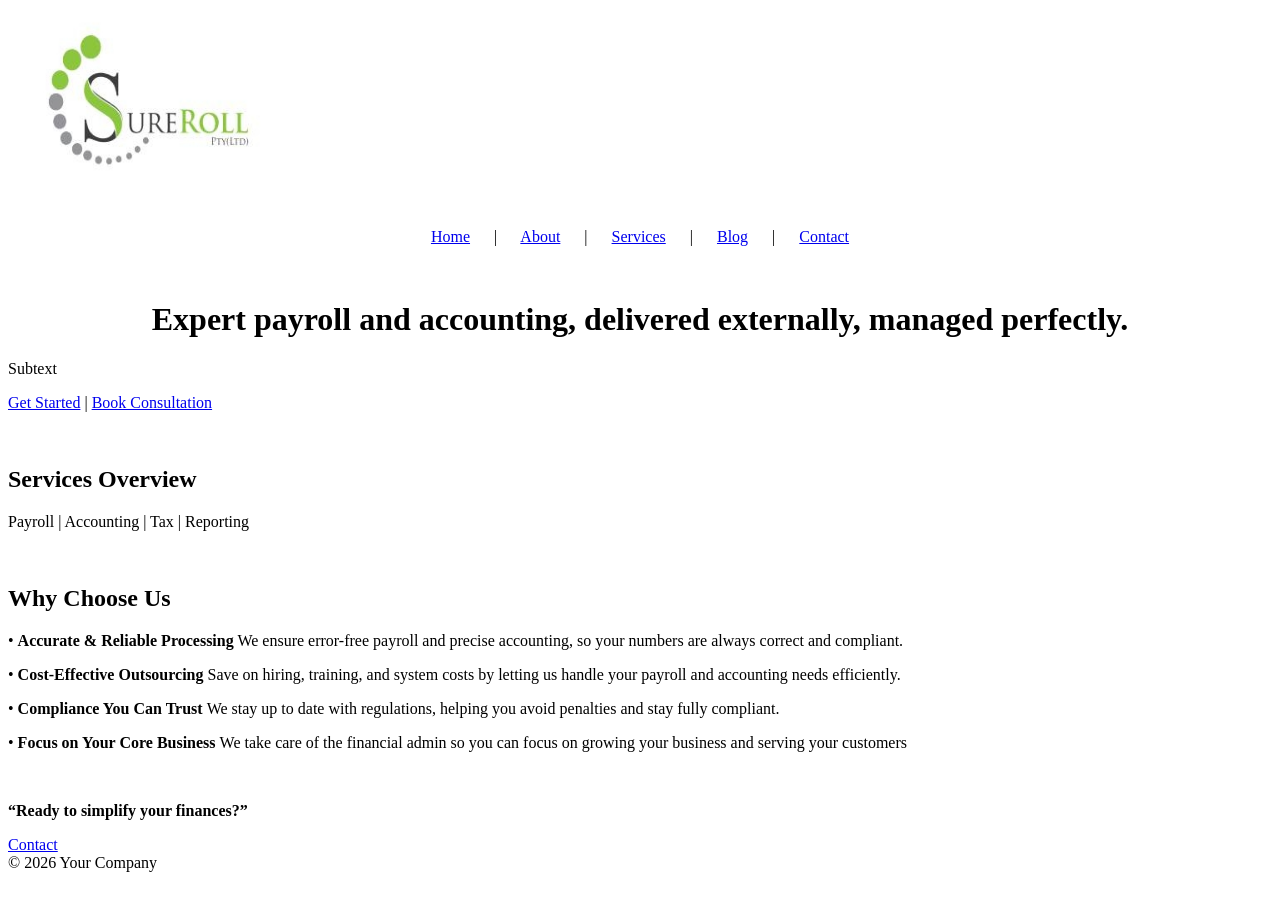
==== index.html @ 9a3ff59b "Added an image , company logo" ====
<!DOCTYPE html>
<html lang="en">
<head>
    <meta charset="UTF-8">
    <meta name="viewport" content="width=device-width, initial-scale=1.0">
    <title>Homepage</title>
    <link rel="stylesheet" href="styles.css">
</head>
<body>

   <!-- HEADER -->
    
        <td><img src="img/Logo.png" alt="My Photo" width="300" height="200">
        <td align="right">
<center>
    <p style="word-spacing: 20px;">
    <a href="#">Home</a> |
    <a href="#">About</a> |
    <a href="#">Services</a> |
    <a href="#">Blog</a> |
    <a href="#">Contact</a>
</center>
</p>
        </td>
    </tr>


<br>

<!-- HERO SECTION -->
    <tr>
        <td align="center">
            <center>
            <h1>Expert payroll and accounting, delivered externally, managed perfectly.</h1>
            </center>
            <p>Subtext</p>
            <p>
                <a href="#">Get Started</a> |
                <a href="#">Book Consultation</a>
            </p>
        </td>
    </tr>

<br>

<!-- SERVICES OVERVIEW -->
    <tr>
        <td align="center">
            <h2>Services Overview</h2>
            <p>Payroll | Accounting | Tax | Reporting</p>
        </td>
    </tr>

<br>

<!-- WHY CHOOSE US -->
    <tr>
        <td align="center">
            <h2>Why Choose Us</h2>
            <p>• <strong>Accurate & Reliable Processing</strong> We ensure error-free payroll and precise accounting, so your numbers are always correct and compliant.</p>
            <p>• <strong>Cost-Effective Outsourcing </strong>Save on hiring, training, and system costs by letting us handle your payroll and accounting needs efficiently.</p>
            <p>• <strong>Compliance You Can Trust </strong> We stay up to date with regulations, helping you avoid penalties and stay fully compliant.</p>
            <p>• <strong>Focus on Your Core Business </strong>We take care of the financial admin so you can focus on growing your business and serving your customers</p>
        </td>
    </tr>

<br>

<!-- CTA SECTION -->
    <tr>
        <td align="center">
            <p><strong>“Ready to simplify your finances?”</strong></p>
            <a href="#">Contact</a>
        </td>
    </tr>

<br>

<!-- FOOTER -->
    <tr>
        <td align="center">
            © 2026 Your Company
        </td>
    </tr>

</body>
</html>
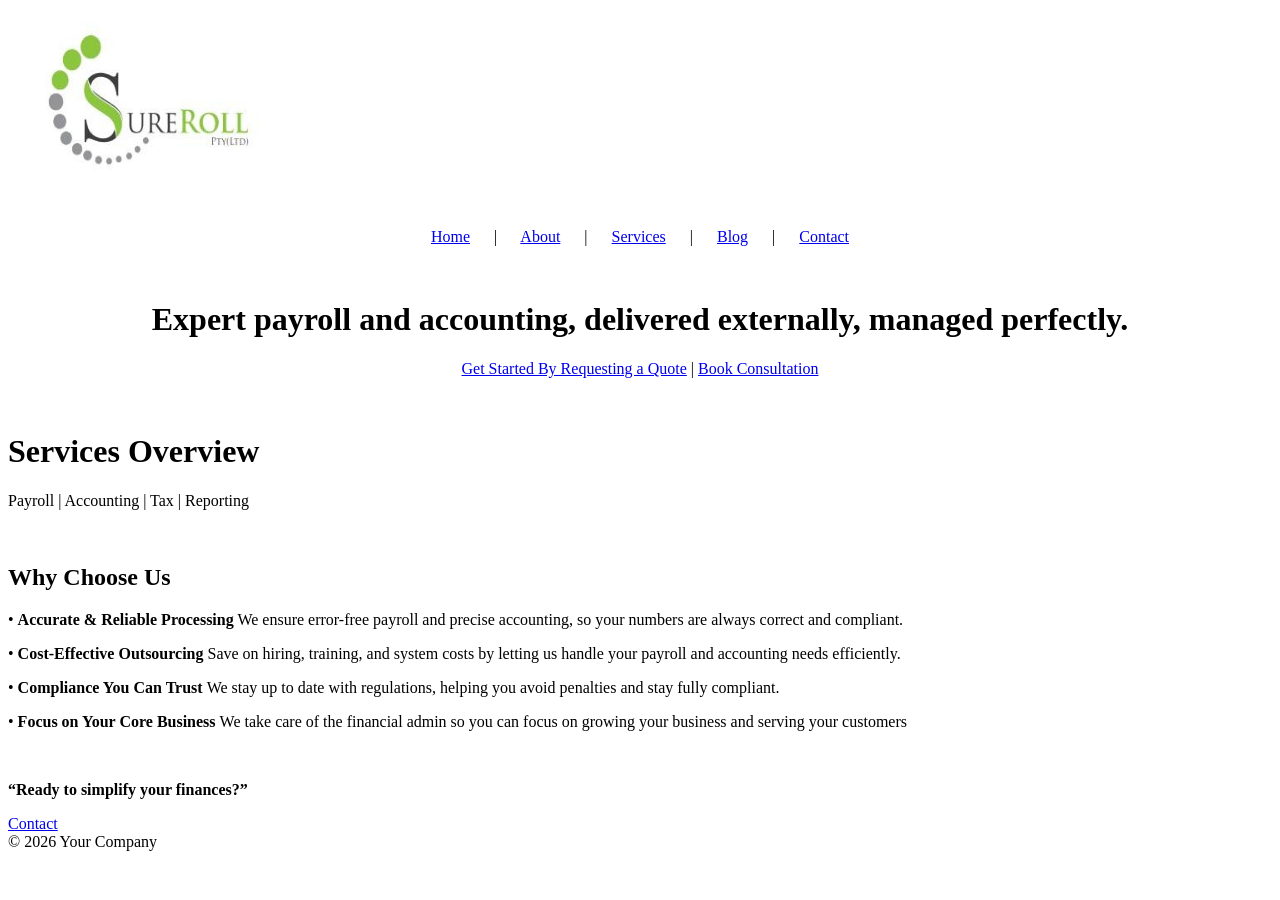
==== commit 30bebe11: "Added forms on the contact us page" ====
--- a/index.html
+++ b/index.html
@@ -14,11 +14,11 @@
         <td align="right">
 <center>
     <p style="word-spacing: 20px;">
-    <a href="#">Home</a> |
-    <a href="#">About</a> |
-    <a href="#">Services</a> |
-    <a href="#">Blog</a> |
-    <a href="#">Contact</a>
+    <a href="index.html">Home</a> |
+    <a href="about.html">About</a> |
+    <a href="services.html">Services</a> |
+    <a href="blog.html">Blog</a> |
+    <a href="contactus.html">Contact</a>
 </center>
 </p>
         </td>
@@ -33,11 +33,11 @@
             <center>
             <h1>Expert payroll and accounting, delivered externally, managed perfectly.</h1>
             </center>
-            <p>Subtext</p>
-            <p>
-                <a href="#">Get Started</a> |
-                <a href="#">Book Consultation</a>
+            <center>
+                <a href="contactus.html">Get Started By Requesting a Quote</a> |
+                <a href="contactus.html">Book Consultation</a>
             </p>
+            </center>
         </td>
     </tr>
 
@@ -46,14 +46,13 @@
 <!-- SERVICES OVERVIEW -->
     <tr>
         <td align="center">
-            <h2>Services Overview</h2>
+            <h1>Services Overview</h1>
             <p>Payroll | Accounting | Tax | Reporting</p>
         </td>
     </tr>
 
 <br>
 
-<!-- WHY CHOOSE US -->
     <tr>
         <td align="center">
             <h2>Why Choose Us</h2>
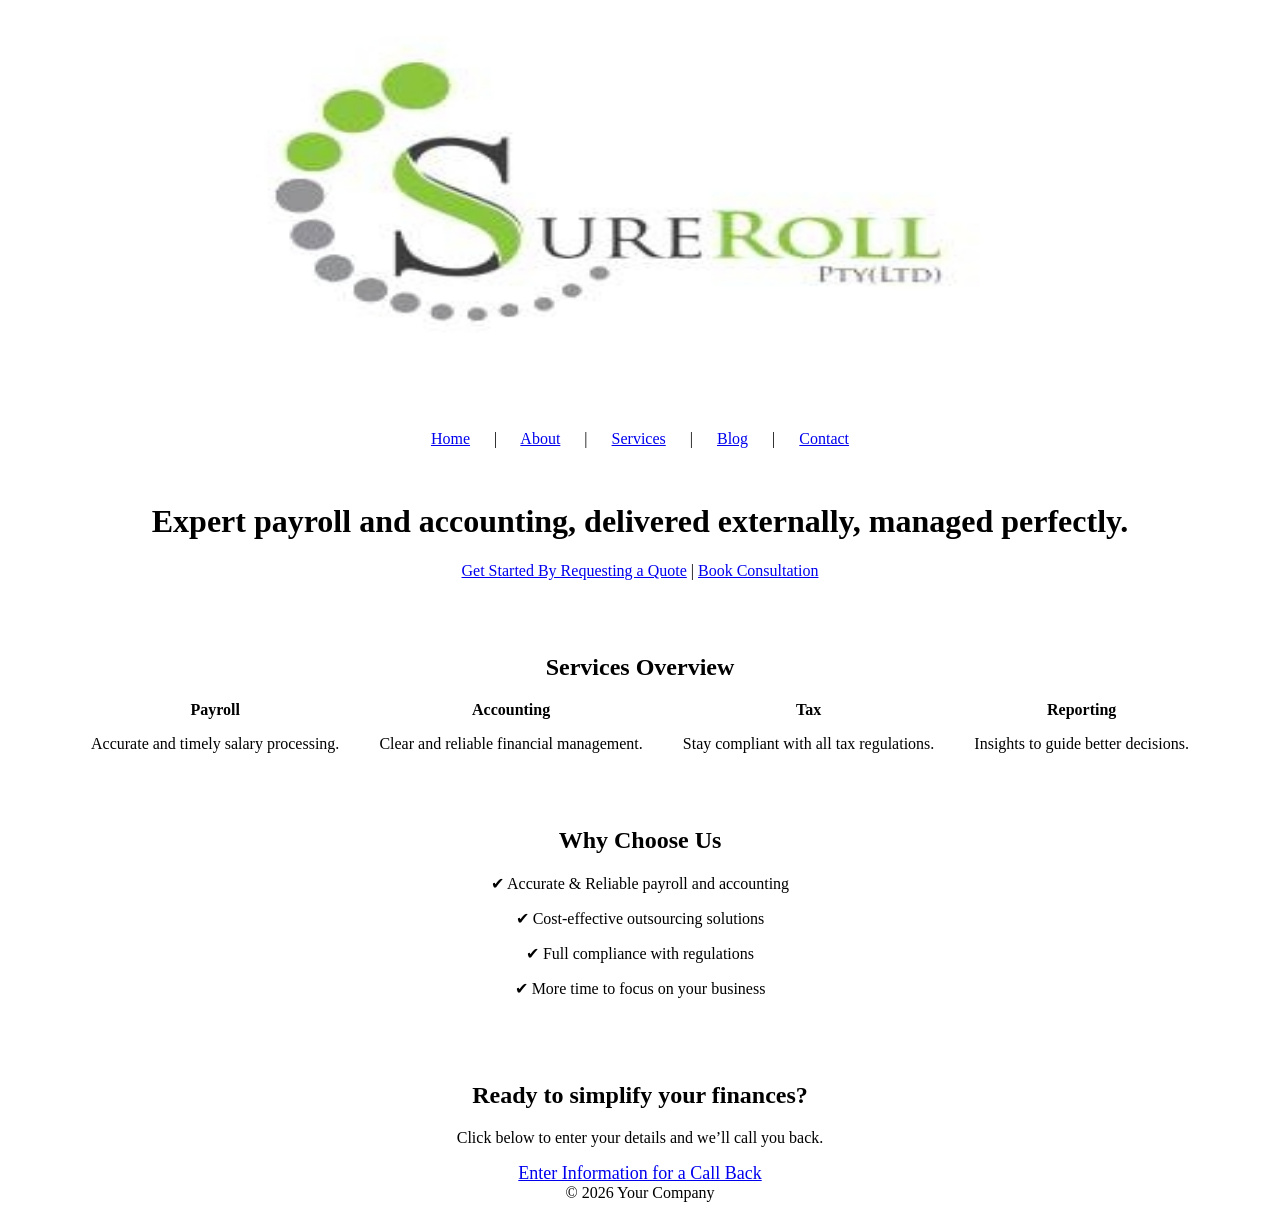
==== commit db62a5d0: "Address Added an address and google hyperlink on the contact us page" ====
--- a/index.html
+++ b/index.html
@@ -9,9 +9,10 @@
 <body>
 
    <!-- HEADER -->
+  <div style="text-align: center;">
+    <img src="img/Logo.png" width="1000" height="400s">
     
-        <td><img src="img/Logo.png" alt="My Photo" width="300" height="200">
-        <td align="right">
+    <p style="word-spacing: 20px; font-size: 18px;">
 <center>
     <p style="word-spacing: 20px;">
     <a href="index.html">Home</a> |
@@ -43,41 +44,60 @@
 
 <br>
 
-<!-- SERVICES OVERVIEW -->
-    <tr>
-        <td align="center">
-            <h1>Services Overview</h1>
-            <p>Payroll | Accounting | Tax | Reporting</p>
-        </td>
-    </tr>
+<div style="text-align: center; margin-top: 40px;">
+    <h2>Services Overview</h2>
 
+    <div style="display: flex; justify-content: center; gap: 40px; margin-top: 20px;">
+
+        <div>
+            <b>Payroll</b>
+            <p>Accurate and timely salary processing.</p>
+        </div>
+
+        <div>
+            <b>Accounting</b>
+            <p>Clear and reliable financial management.</p>
+        </div>
+
+        <div>
+            <b>Tax</b>
+            <p>Stay compliant with all tax regulations.</p>
+        </div>
+
+        <div>
+            <b>Reporting</b>
+            <p>Insights to guide better decisions.</p>
+        </div>
+
+    </div>
+</div>
 <br>
 
-    <tr>
-        <td align="center">
-            <h2>Why Choose Us</h2>
-            <p>• <strong>Accurate & Reliable Processing</strong> We ensure error-free payroll and precise accounting, so your numbers are always correct and compliant.</p>
-            <p>• <strong>Cost-Effective Outsourcing </strong>Save on hiring, training, and system costs by letting us handle your payroll and accounting needs efficiently.</p>
-            <p>• <strong>Compliance You Can Trust </strong> We stay up to date with regulations, helping you avoid penalties and stay fully compliant.</p>
-            <p>• <strong>Focus on Your Core Business </strong>We take care of the financial admin so you can focus on growing your business and serving your customers</p>
-        </td>
-    </tr>
+<div style="text-align:center; margin-top:40px;">
+    <h2>Why Choose Us</h2>
+
+    <p>✔ Accurate & Reliable payroll and accounting</p>
+    <p>✔ Cost-effective outsourcing solutions</p>
+    <p>✔ Full compliance with regulations</p>
+    <p>✔ More time to focus on your business</p>
+</div>
 
 <br>
 
 <!-- CTA SECTION -->
-    <tr>
-        <td align="center">
-            <p><strong>“Ready to simplify your finances?”</strong></p>
-            <a href="#">Contact</a>
-        </td>
-    </tr>
+<div style="text-align: center; margin-top: 50px;">
 
-<br>
+    <h2>Ready to simplify your finances?</h2>
 
-<!-- FOOTER -->
-    <tr>
-        <td align="center">
+    <p>
+        Click below to enter your details and we’ll call you back.
+    </p>
+
+    <a href="contactus.html" style="font-size: 18px;">
+        Enter Information for a Call Back
+    </a>
+
+</div>
             © 2026 Your Company
         </td>
     </tr>
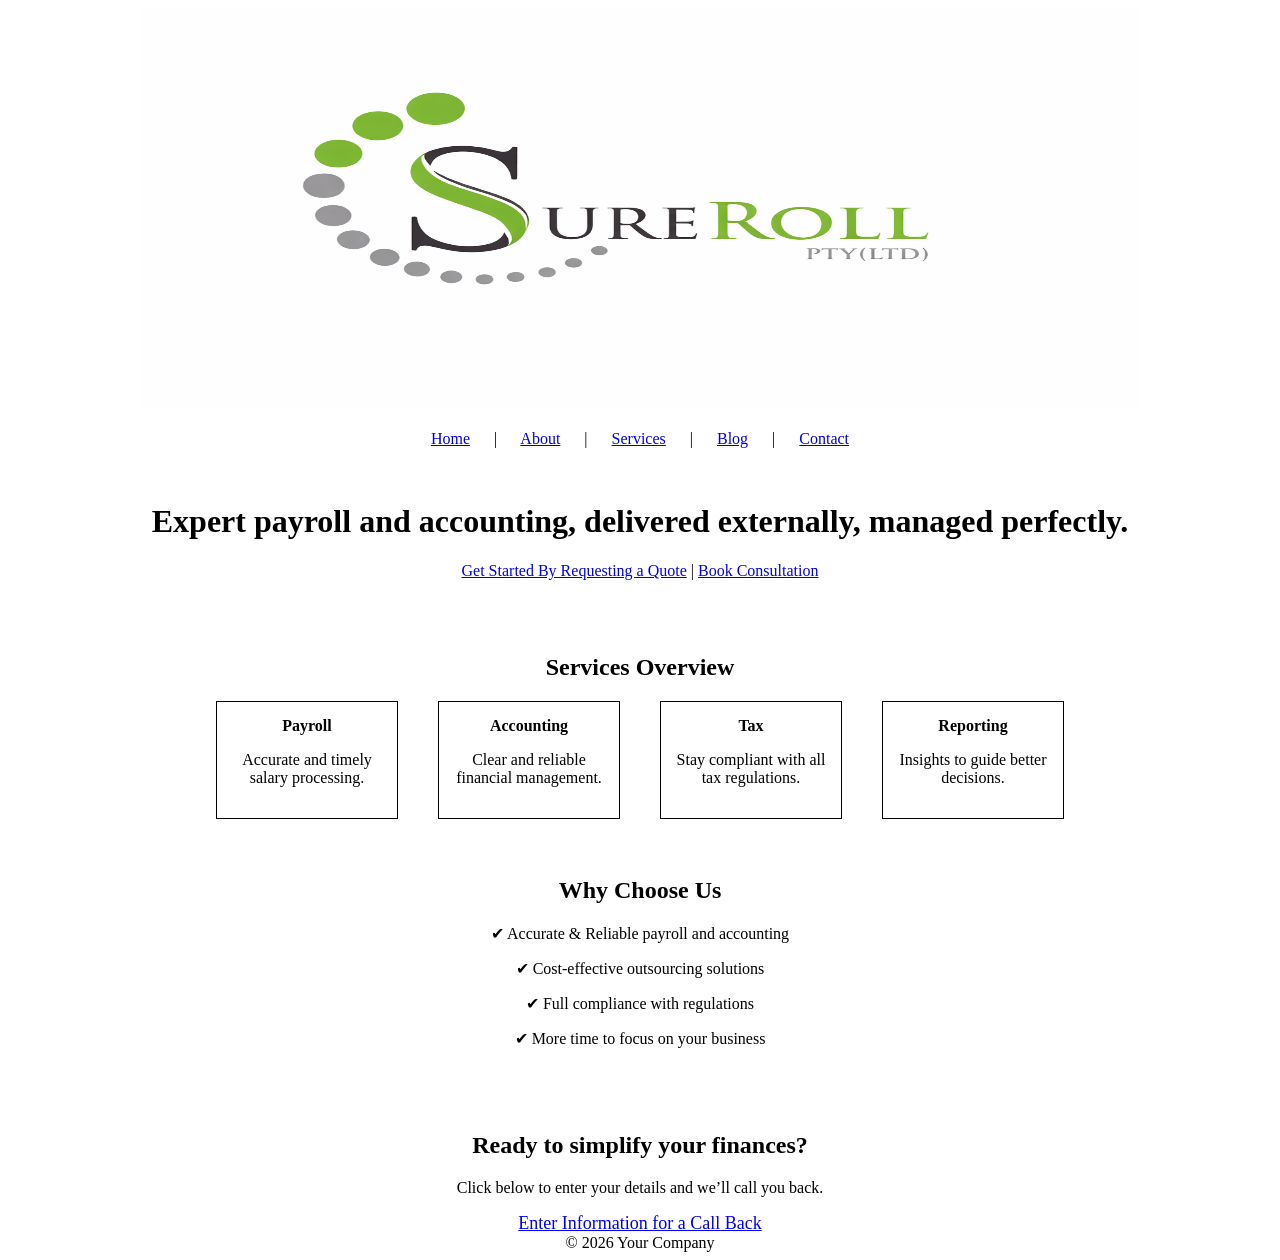
==== commit 7a9e8cca: "added border on the home page" ====
--- a/index.html
+++ b/index.html
@@ -10,7 +10,7 @@
 
    <!-- HEADER -->
   <div style="text-align: center;">
-    <img src="img/Logo.png" width="1000" height="400s">
+    <img src="img/Logo2.png" width="1000" height="400s">
     
     <p style="word-spacing: 20px; font-size: 18px;">
 <center>
@@ -49,22 +49,22 @@
 
     <div style="display: flex; justify-content: center; gap: 40px; margin-top: 20px;">
 
-        <div>
+        <div style="border: 1px solid black; padding: 15px; width: 150px;">
             <b>Payroll</b>
             <p>Accurate and timely salary processing.</p>
         </div>
 
-        <div>
+        <div style="border: 1px solid black; padding: 15px; width: 150px;">
             <b>Accounting</b>
             <p>Clear and reliable financial management.</p>
         </div>
 
-        <div>
+        <div style="border: 1px solid black; padding: 15px; width: 150px;">
             <b>Tax</b>
             <p>Stay compliant with all tax regulations.</p>
         </div>
 
-        <div>
+        <div style="border: 1px solid black; padding: 15px; width: 150px;">
             <b>Reporting</b>
             <p>Insights to guide better decisions.</p>
         </div>
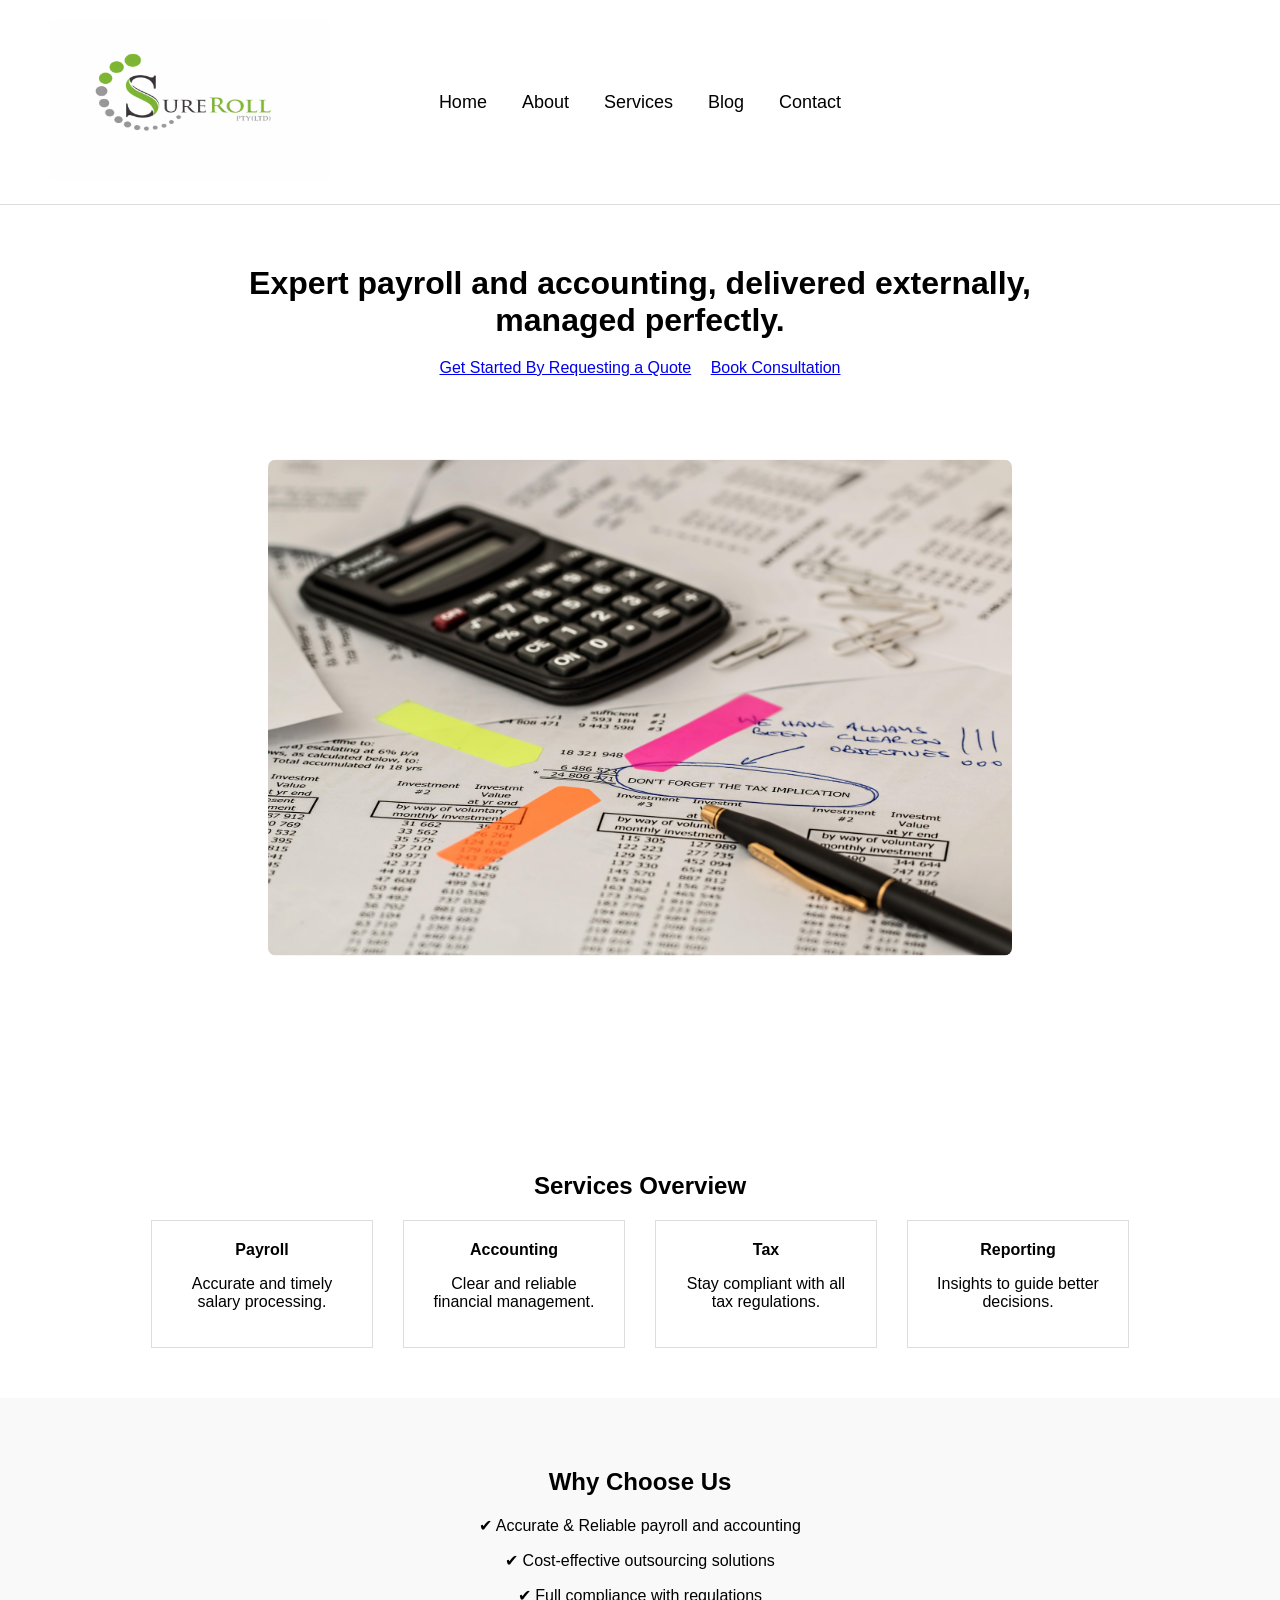
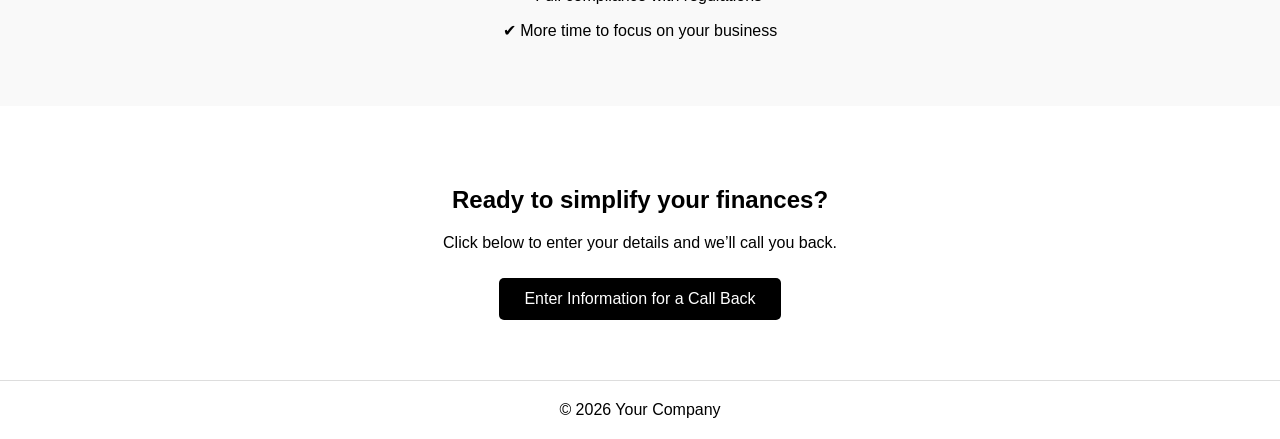
==== commit c447b209: "See a few things added on the pages - Changed the font to all pages - Added pictures - Changed the h" ====
--- a/index.html
+++ b/index.html
@@ -6,101 +6,109 @@
     <title>Homepage</title>
     <link rel="stylesheet" href="styles.css">
 </head>
-<body>
 
-   <!-- HEADER -->
-  <div style="text-align: center;">
-    <img src="img/Logo2.png" width="1000" height="400s">
-    
-    <p style="word-spacing: 20px; font-size: 18px;">
-<center>
-    <p style="word-spacing: 20px;">
-    <a href="index.html">Home</a> |
-    <a href="about.html">About</a> |
-    <a href="services.html">Services</a> |
-    <a href="blog.html">Blog</a> |
-    <a href="contactus.html">Contact</a>
-</center>
-</p>
-        </td>
-    </tr>
+<body style="margin: 0; font-family: Arial, sans-serif;">
 
+<!-- HEADER -->
+<!-- HEADER -->
+<div style="display: flex; align-items: center; padding: 20px 50px; border-bottom: 1px solid #ddd;">
 
-<br>
+    <!-- LOGO (BIGGER) -->
+    <div style="flex: 1;">
+        <img src="img/Logo2.png" width="280" height="160">
+    </div>
 
+    <!-- NAVIGATION (CENTERED) -->
+    <div style="flex: 2; text-align: center; font-size: 18px;">
+        <a href="index.html" style="margin: 0 15px; text-decoration: none; color: black;">Home</a>
+        <a href="about.html" style="margin: 0 15px; text-decoration: none; color: black;">About</a>
+        <a href="services.html" style="margin: 0 15px; text-decoration: none; color: black;">Services</a>
+        <a href="blog.html" style="margin: 0 15px; text-decoration: none; color: black;">Blog</a>
+        <a href="contactus.html" style="margin: 0 15px; text-decoration: none; color: black;">Contact</a>
+    </div>
+
+    <!-- RIGHT SPACER (keeps nav perfectly centered) -->
+    <div style="flex: 1;"></div>
+
+</div>
 <!-- HERO SECTION -->
-    <tr>
-        <td align="center">
-            <center>
-            <h1>Expert payroll and accounting, delivered externally, managed perfectly.</h1>
-            </center>
-            <center>
-                <a href="contactus.html">Get Started By Requesting a Quote</a> |
-                <a href="contactus.html">Book Consultation</a>
-            </p>
-            </center>
-        </td>
-    </tr>
+<div style="text-align: center; padding: 60px 20px;">
 
-<br>
+    <h1 style="max-width: 800px; margin: auto;">
+        Expert payroll and accounting, delivered externally, managed perfectly.
+    </h1>
 
-<div style="text-align: center; margin-top: 40px;">
+    <div style="margin-top: 20px;">
+        <a href="contactus.html" style="margin-right: 15px;">Get Started By Requesting a Quote</a>
+        <a href="contactus.html">Book Consultation</a>
+    </div>
+
+    <!-- HERO IMAGE -->
+<img src="img/Accounting3.jpg" 
+     style="width: 80%; max-width: 1000px; height: auto; transform: scale(0.75); border-radius: 10px;">
+
+</div>
+
+<!-- SERVICES OVERVIEW -->
+<div style="text-align: center; padding: 50px 20px;">
+
     <h2>Services Overview</h2>
 
-    <div style="display: flex; justify-content: center; gap: 40px; margin-top: 20px;">
+    <div style="display: flex; justify-content: center; gap: 30px; flex-wrap: wrap; margin-top: 20px;">
 
-        <div style="border: 1px solid black; padding: 15px; width: 150px;">
+        <div style="border: 1px solid #ddd; padding: 20px; width: 180px;">
             <b>Payroll</b>
             <p>Accurate and timely salary processing.</p>
         </div>
 
-        <div style="border: 1px solid black; padding: 15px; width: 150px;">
+        <div style="border: 1px solid #ddd; padding: 20px; width: 180px;">
             <b>Accounting</b>
             <p>Clear and reliable financial management.</p>
         </div>
 
-        <div style="border: 1px solid black; padding: 15px; width: 150px;">
+        <div style="border: 1px solid #ddd; padding: 20px; width: 180px;">
             <b>Tax</b>
             <p>Stay compliant with all tax regulations.</p>
         </div>
 
-        <div style="border: 1px solid black; padding: 15px; width: 150px;">
+        <div style="border: 1px solid #ddd; padding: 20px; width: 180px;">
             <b>Reporting</b>
             <p>Insights to guide better decisions.</p>
         </div>
 
     </div>
 </div>
-<br>
 
-<div style="text-align:center; margin-top:40px;">
+<!-- WHY CHOOSE US -->
+<div style="text-align: center; padding: 50px 20px; background-color: #f9f9f9;">
+
     <h2>Why Choose Us</h2>
 
     <p>✔ Accurate & Reliable payroll and accounting</p>
     <p>✔ Cost-effective outsourcing solutions</p>
     <p>✔ Full compliance with regulations</p>
     <p>✔ More time to focus on your business</p>
+
 </div>
 
-<br>
-
 <!-- CTA SECTION -->
-<div style="text-align: center; margin-top: 50px;">
+<div style="text-align: center; padding: 60px 20px;">
 
     <h2>Ready to simplify your finances?</h2>
 
-    <p>
-        Click below to enter your details and we’ll call you back.
-    </p>
+    <p>Click below to enter your details and we’ll call you back.</p>
 
-    <a href="contactus.html" style="font-size: 18px;">
+    <a href="contactus.html" 
+       style="display: inline-block; margin-top: 10px; padding: 12px 25px; background-color: black; color: white; text-decoration: none; border-radius: 5px;">
         Enter Information for a Call Back
     </a>
 
 </div>
-            © 2026 Your Company
-        </td>
-    </tr>
+
+<!-- FOOTER -->
+<div style="text-align: center; padding: 20px; border-top: 1px solid #ddd;">
+    © 2026 Your Company
+</div>
 
 </body>
 </html>
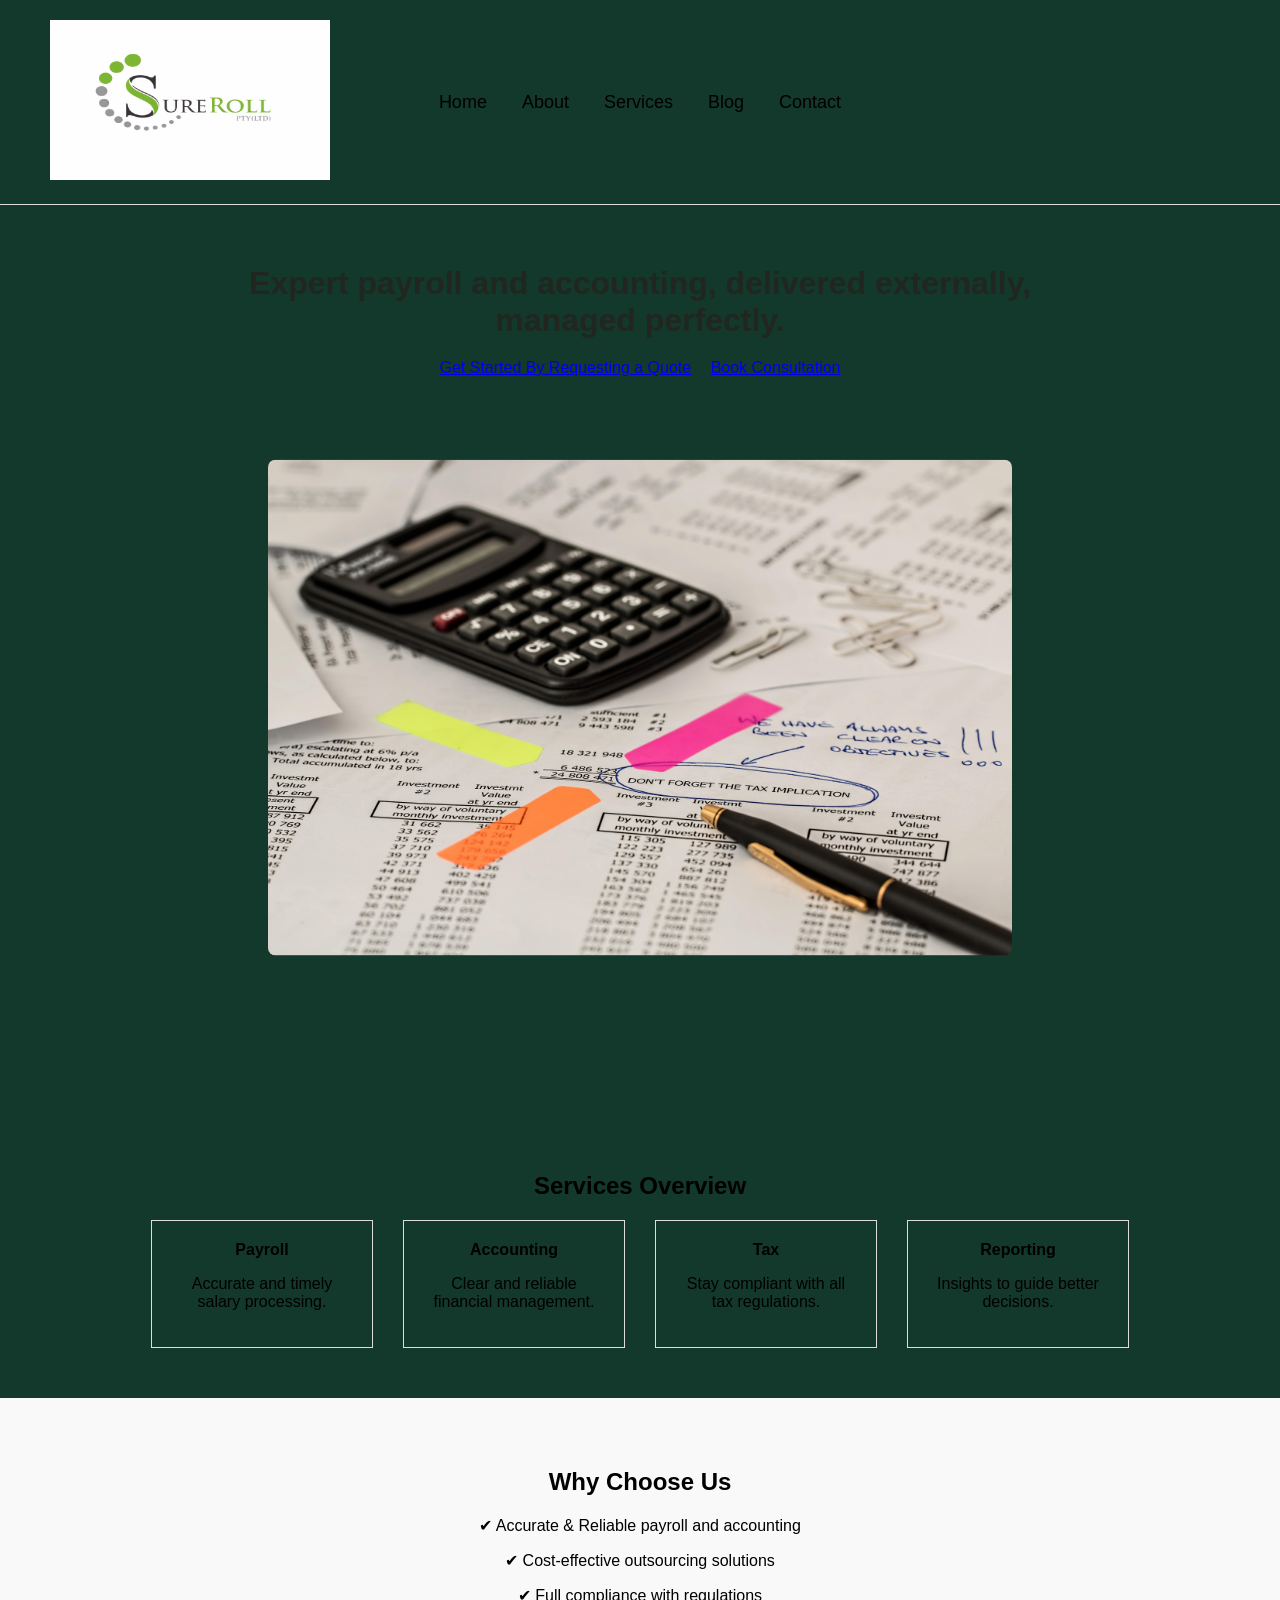
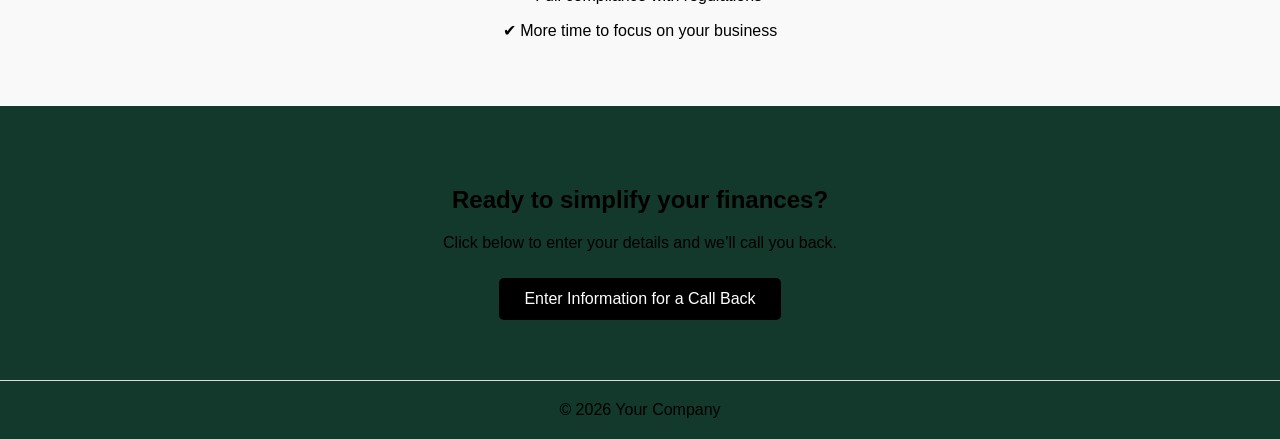
==== commit b9676ddb: "Renamed the link to style.css to look at the correct file name" ====
--- a/index.html
+++ b/index.html
@@ -4,7 +4,7 @@
     <meta charset="UTF-8">
     <meta name="viewport" content="width=device-width, initial-scale=1.0">
     <title>Homepage</title>
-    <link rel="stylesheet" href="styles.css">
+    <link rel="stylesheet" href="style.css">
 </head>
 
 <body style="margin: 0; font-family: Arial, sans-serif;">
--- a/style.css
+++ b/style.css
@@ -0,0 +1,6 @@
+  body{
+    background-color: rgb(19, 56, 44);
+}
+h1{
+color:rgb(33, 39, 32)
+}
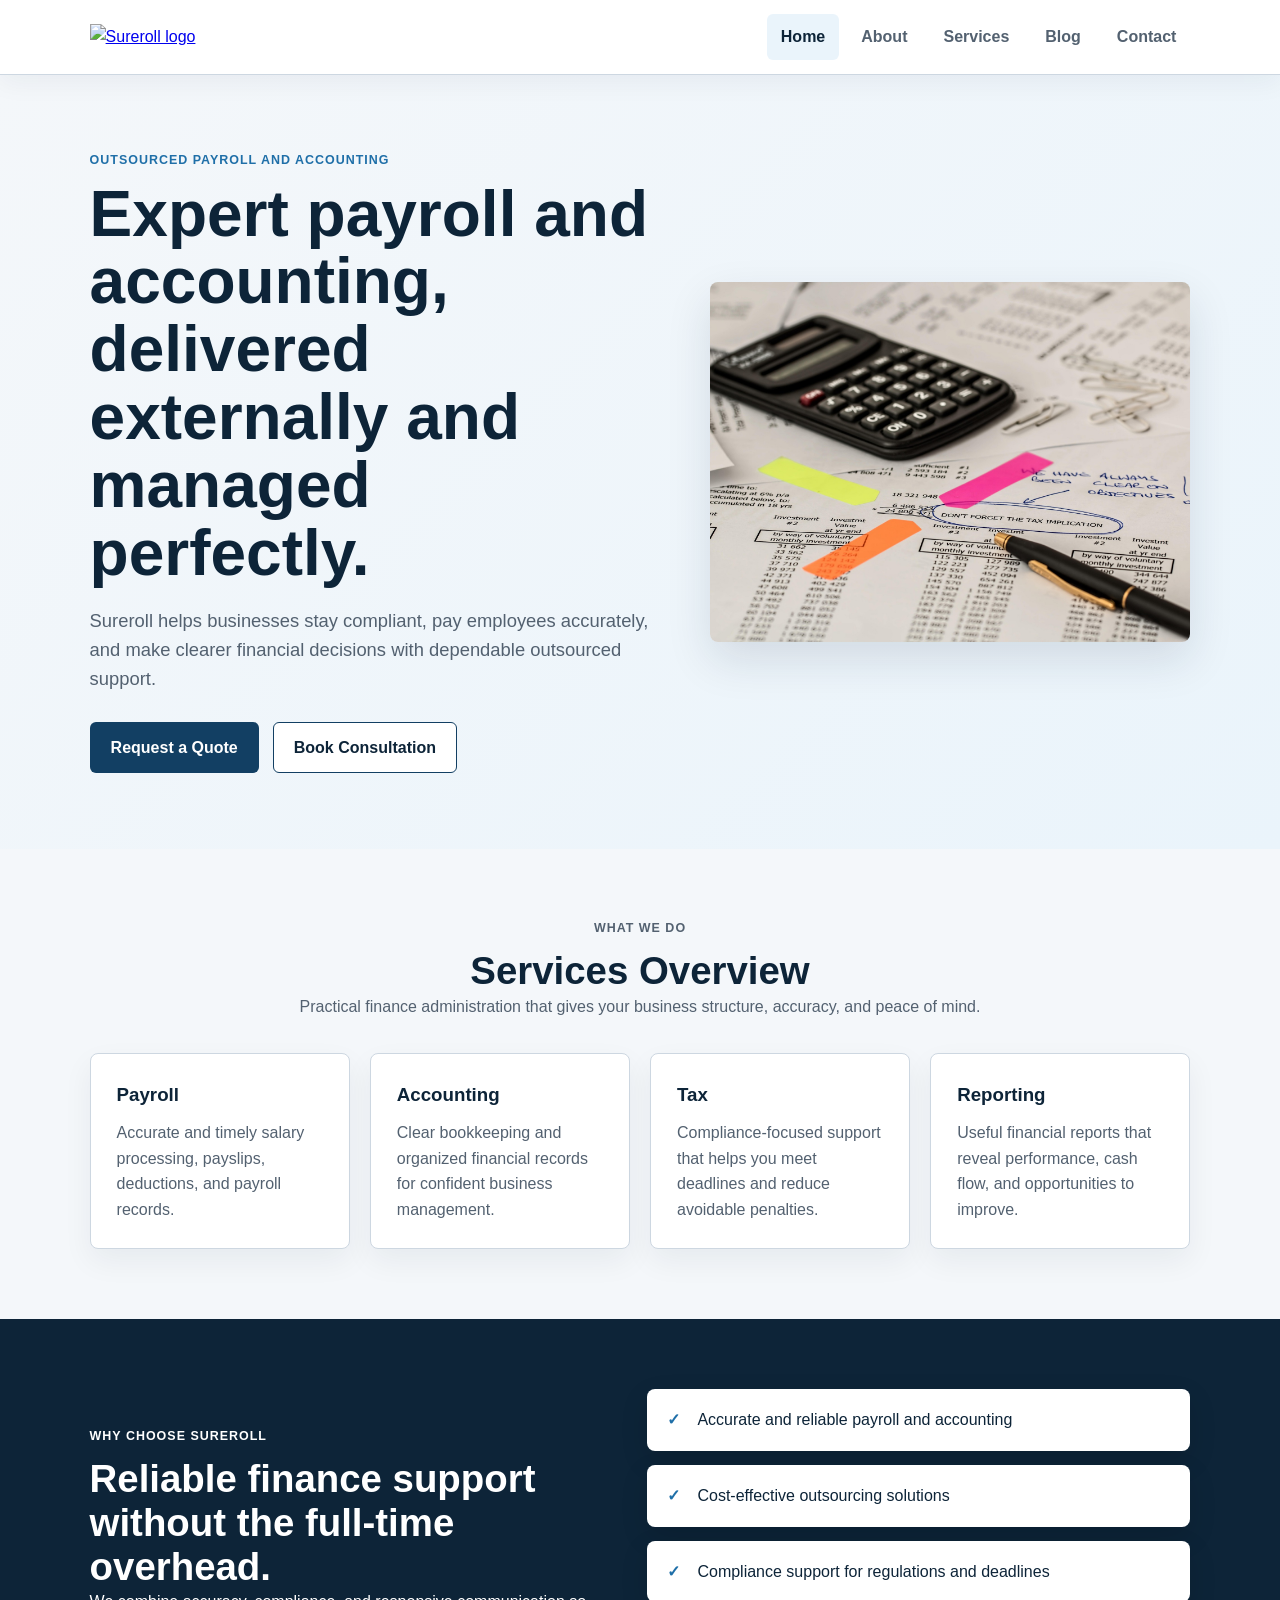
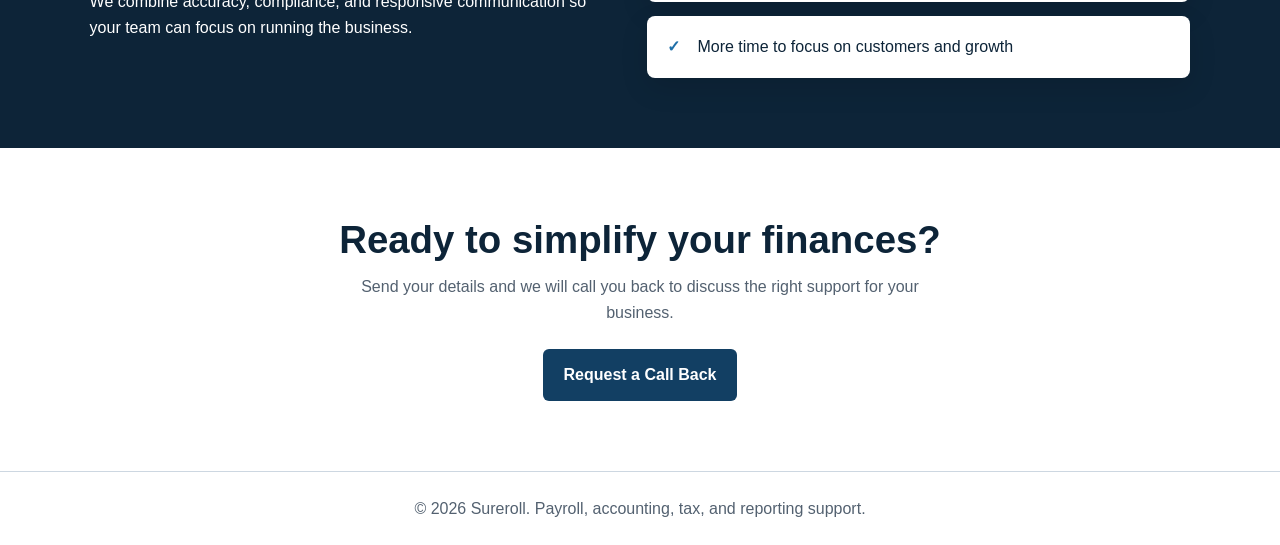
==== commit 94e118ed: "Home Page Improved the homepage layout with a professional blue and grey design, updated the header/" ====
--- a/index.html
+++ b/index.html
@@ -1,114 +1,91 @@
-<!DOCTYPE html>
+﻿<!DOCTYPE html>
 <html lang="en">
 <head>
     <meta charset="UTF-8">
     <meta name="viewport" content="width=device-width, initial-scale=1.0">
-    <title>Homepage</title>
+    <title>Sureroll | Payroll & Accounting Services</title>
     <link rel="stylesheet" href="style.css">
 </head>
+<body>
+    <header class="site-header">
+        <a class="brand" href="index.html" aria-label="Sureroll home">
+            <img src="img/Logo2-blue.png" alt="Sureroll logo">
+        </a>
+        <nav class="main-nav" aria-label="Main navigation">
+            <a href="index.html" class="active">Home</a>
+            <a href="about.html">About</a>
+            <a href="services.html">Services</a>
+            <a href="blog.html">Blog</a>
+            <a href="contactus.html">Contact</a>
+        </nav>
+    </header>
 
-<body style="margin: 0; font-family: Arial, sans-serif;">
+    <main>
+        <section class="hero">
+            <div class="hero-content">
+                <p class="eyebrow">Outsourced payroll and accounting</p>
+                <h1>Expert payroll and accounting, delivered externally and managed perfectly.</h1>
+                <p class="lead">Sureroll helps businesses stay compliant, pay employees accurately, and make clearer financial decisions with dependable outsourced support.</p>
+                <div class="button-row">
+                    <a class="btn btn-primary" href="contactus.html">Request a Quote</a>
+                    <a class="btn btn-secondary" href="contactus.html">Book Consultation</a>
+                </div>
+            </div>
+            <div class="hero-image">
+                <img src="img/Accounting3.jpg" alt="Accounting professional reviewing business documents">
+            </div>
+        </section>
 
-<!-- HEADER -->
-<!-- HEADER -->
-<div style="display: flex; align-items: center; padding: 20px 50px; border-bottom: 1px solid #ddd;">
+        <section class="section section-light">
+            <div class="section-heading">
+                <p class="eyebrow">What we do</p>
+                <h2>Services Overview</h2>
+                <p>Practical finance administration that gives your business structure, accuracy, and peace of mind.</p>
+            </div>
+            <div class="card-grid four-columns">
+                <article class="service-card">
+                    <h3>Payroll</h3>
+                    <p>Accurate and timely salary processing, payslips, deductions, and payroll records.</p>
+                </article>
+                <article class="service-card">
+                    <h3>Accounting</h3>
+                    <p>Clear bookkeeping and organized financial records for confident business management.</p>
+                </article>
+                <article class="service-card">
+                    <h3>Tax</h3>
+                    <p>Compliance-focused support that helps you meet deadlines and reduce avoidable penalties.</p>
+                </article>
+                <article class="service-card">
+                    <h3>Reporting</h3>
+                    <p>Useful financial reports that reveal performance, cash flow, and opportunities to improve.</p>
+                </article>
+            </div>
+        </section>
 
-    <!-- LOGO (BIGGER) -->
-    <div style="flex: 1;">
-        <img src="img/Logo2.png" width="280" height="160">
-    </div>
+        <section class="split-section">
+            <div>
+                <p class="eyebrow">Why choose Sureroll</p>
+                <h2>Reliable finance support without the full-time overhead.</h2>
+                <p>We combine accuracy, compliance, and responsive communication so your team can focus on running the business.</p>
+            </div>
+            <ul class="check-list">
+                <li>Accurate and reliable payroll and accounting</li>
+                <li>Cost-effective outsourcing solutions</li>
+                <li>Compliance support for regulations and deadlines</li>
+                <li>More time to focus on customers and growth</li>
+            </ul>
+        </section>
 
-    <!-- NAVIGATION (CENTERED) -->
-    <div style="flex: 2; text-align: center; font-size: 18px;">
-        <a href="index.html" style="margin: 0 15px; text-decoration: none; color: black;">Home</a>
-        <a href="about.html" style="margin: 0 15px; text-decoration: none; color: black;">About</a>
-        <a href="services.html" style="margin: 0 15px; text-decoration: none; color: black;">Services</a>
-        <a href="blog.html" style="margin: 0 15px; text-decoration: none; color: black;">Blog</a>
-        <a href="contactus.html" style="margin: 0 15px; text-decoration: none; color: black;">Contact</a>
-    </div>
+        <section class="cta-section">
+            <h2>Ready to simplify your finances?</h2>
+            <p>Send your details and we will call you back to discuss the right support for your business.</p>
+            <a class="btn btn-primary" href="contactus.html">Request a Call Back</a>
+        </section>
+    </main>
 
-    <!-- RIGHT SPACER (keeps nav perfectly centered) -->
-    <div style="flex: 1;"></div>
+    <footer class="site-footer">
+        <p>&copy; 2026 Sureroll. Payroll, accounting, tax, and reporting support.</p>
+    </footer>
+</body>
+</html>
 
-</div>
-<!-- HERO SECTION -->
-<div style="text-align: center; padding: 60px 20px;">
-
-    <h1 style="max-width: 800px; margin: auto;">
-        Expert payroll and accounting, delivered externally, managed perfectly.
-    </h1>
-
-    <div style="margin-top: 20px;">
-        <a href="contactus.html" style="margin-right: 15px;">Get Started By Requesting a Quote</a>
-        <a href="contactus.html">Book Consultation</a>
-    </div>
-
-    <!-- HERO IMAGE -->
-<img src="img/Accounting3.jpg" 
-     style="width: 80%; max-width: 1000px; height: auto; transform: scale(0.75); border-radius: 10px;">
-
-</div>
-
-<!-- SERVICES OVERVIEW -->
-<div style="text-align: center; padding: 50px 20px;">
-
-    <h2>Services Overview</h2>
-
-    <div style="display: flex; justify-content: center; gap: 30px; flex-wrap: wrap; margin-top: 20px;">
-
-        <div style="border: 1px solid #ddd; padding: 20px; width: 180px;">
-            <b>Payroll</b>
-            <p>Accurate and timely salary processing.</p>
-        </div>
-
-        <div style="border: 1px solid #ddd; padding: 20px; width: 180px;">
-            <b>Accounting</b>
-            <p>Clear and reliable financial management.</p>
-        </div>
-
-        <div style="border: 1px solid #ddd; padding: 20px; width: 180px;">
-            <b>Tax</b>
-            <p>Stay compliant with all tax regulations.</p>
-        </div>
-
-        <div style="border: 1px solid #ddd; padding: 20px; width: 180px;">
-            <b>Reporting</b>
-            <p>Insights to guide better decisions.</p>
-        </div>
-
-    </div>
-</div>
-
-<!-- WHY CHOOSE US -->
-<div style="text-align: center; padding: 50px 20px; background-color: #f9f9f9;">
-
-    <h2>Why Choose Us</h2>
-
-    <p>✔ Accurate & Reliable payroll and accounting</p>
-    <p>✔ Cost-effective outsourcing solutions</p>
-    <p>✔ Full compliance with regulations</p>
-    <p>✔ More time to focus on your business</p>
-
-</div>
-
-<!-- CTA SECTION -->
-<div style="text-align: center; padding: 60px 20px;">
-
-    <h2>Ready to simplify your finances?</h2>
-
-    <p>Click below to enter your details and we’ll call you back.</p>
-
-    <a href="contactus.html" 
-       style="display: inline-block; margin-top: 10px; padding: 12px 25px; background-color: black; color: white; text-decoration: none; border-radius: 5px;">
-        Enter Information for a Call Back
-    </a>
-
-</div>
-
-<!-- FOOTER -->
-<div style="text-align: center; padding: 20px; border-top: 1px solid #ddd;">
-    © 2026 Your Company
-</div>
-
-</body>
-</html>
--- a/style.css
+++ b/style.css
@@ -1,6 +1,465 @@
-  body{
-    background-color: rgb(19, 56, 44);
-}
-h1{
-color:rgb(33, 39, 32)
-}
+﻿:root {
+    --blue-950: #0d2438;
+    --blue-800: #123f63;
+    --blue-600: #1f6fa8;
+    --blue-100: #eaf4fb;
+    --grey-900: #1f2933;
+    --grey-700: #536170;
+    --grey-300: #cdd7e1;
+    --grey-100: #f4f7fa;
+    --white: #ffffff;
+    --shadow: 0 18px 45px rgba(13, 36, 56, 0.12);
+}
+
+* {
+    box-sizing: border-box;
+    margin: 0;
+    padding: 0;
+}
+
+body {
+    font-family: Arial, Helvetica, sans-serif;
+    color: var(--grey-900);
+    background: var(--white);
+    line-height: 1.6;
+}
+
+img {
+    max-width: 100%;
+    display: block;
+}
+
+.site-header {
+    position: sticky;
+    top: 0;
+    z-index: 20;
+    display: flex;
+    align-items: center;
+    justify-content: space-between;
+    gap: 28px;
+    padding: 14px 7%;
+    background: rgba(255, 255, 255, 0.96);
+    border-bottom: 1px solid var(--grey-300);
+    box-shadow: 0 8px 24px rgba(13, 36, 56, 0.05);
+}
+
+.brand img {
+    width: 260px;
+    height: auto;
+}
+
+.main-nav {
+    display: flex;
+    align-items: center;
+    justify-content: flex-end;
+    gap: 8px;
+    flex-wrap: wrap;
+}
+
+.main-nav a {
+    color: var(--grey-700);
+    font-weight: 700;
+    text-decoration: none;
+    padding: 10px 14px;
+    border-radius: 6px;
+    transition: background 0.2s ease, color 0.2s ease;
+}
+
+.main-nav a:hover,
+.main-nav a.active {
+    color: var(--blue-950);
+    background: var(--blue-100);
+}
+
+.hero,
+.page-hero,
+.section,
+.split-section,
+.cta-section,
+.contact-section,
+.location-section {
+    padding-left: 7%;
+    padding-right: 7%;
+}
+
+.hero {
+    display: grid;
+    grid-template-columns: minmax(0, 1fr) minmax(320px, 0.85fr);
+    gap: 56px;
+    align-items: center;
+    padding-top: 76px;
+    padding-bottom: 76px;
+    background: linear-gradient(135deg, var(--grey-100), var(--blue-100));
+}
+
+.hero-content h1,
+.page-hero h1 {
+    max-width: 850px;
+    color: var(--blue-950);
+    font-size: clamp(2.2rem, 5vw, 4.5rem);
+    line-height: 1.06;
+    letter-spacing: 0;
+}
+
+.lead,
+.page-hero p,
+.section-heading p,
+.split-section p,
+.cta-section p,
+.service-card p,
+.blog-post p,
+.form-card label,
+.location-section p,
+.info-panel p {
+    color: var(--grey-700);
+}
+
+.lead,
+.page-hero p {
+    max-width: 680px;
+    margin-top: 18px;
+    font-size: 1.15rem;
+}
+
+.eyebrow {
+    margin-bottom: 10px;
+    color: var(--blue-600);
+    font-size: 0.78rem;
+    font-weight: 800;
+    letter-spacing: 0.08em;
+    text-transform: uppercase;
+}
+
+.hero-image img,
+.image-page-hero img {
+    width: 100%;
+    min-height: 360px;
+    object-fit: cover;
+    border-radius: 8px;
+    box-shadow: var(--shadow);
+}
+
+.button-row {
+    display: flex;
+    gap: 14px;
+    flex-wrap: wrap;
+    margin-top: 28px;
+}
+
+.btn {
+    display: inline-flex;
+    align-items: center;
+    justify-content: center;
+    min-height: 46px;
+    padding: 12px 20px;
+    border: 1px solid transparent;
+    border-radius: 6px;
+    font: inherit;
+    font-weight: 800;
+    text-decoration: none;
+    cursor: pointer;
+}
+
+.btn-primary {
+    color: var(--white);
+    background: var(--blue-800);
+}
+
+.btn-primary:hover {
+    background: var(--blue-950);
+}
+
+.btn-secondary {
+    color: var(--blue-950);
+    background: var(--white);
+    border-color: var(--blue-800);
+}
+
+.btn-secondary:hover {
+    background: var(--blue-100);
+}
+
+.section {
+    padding-top: 70px;
+    padding-bottom: 70px;
+}
+
+.section-light {
+    background: var(--grey-100);
+}
+
+.section-heading {
+    max-width: 760px;
+    margin: 0 auto 34px;
+    text-align: center;
+}
+
+.section-heading h2,
+.split-section h2,
+.cta-section h2,
+.location-section h2,
+.form-card h2 {
+    color: var(--blue-950);
+    font-size: clamp(1.8rem, 3vw, 2.7rem);
+    line-height: 1.15;
+}
+
+.card-grid {
+    display: grid;
+    gap: 20px;
+}
+
+.four-columns {
+    grid-template-columns: repeat(4, minmax(0, 1fr));
+}
+
+.three-columns {
+    grid-template-columns: repeat(3, minmax(0, 1fr));
+}
+
+.service-card,
+.info-panel,
+.blog-post,
+.form-card {
+    padding: 26px;
+    border: 1px solid var(--grey-300);
+    border-radius: 8px;
+    background: var(--white);
+    box-shadow: 0 12px 30px rgba(13, 36, 56, 0.06);
+}
+
+.service-card h3,
+.info-panel h3,
+.blog-post h2 {
+    margin-bottom: 10px;
+    color: var(--blue-950);
+}
+
+.detailed-card {
+    min-height: 190px;
+}
+
+.split-section {
+    display: grid;
+    grid-template-columns: minmax(0, 0.95fr) minmax(320px, 1fr);
+    gap: 42px;
+    align-items: center;
+    padding-top: 70px;
+    padding-bottom: 70px;
+    background: var(--blue-950);
+}
+
+.split-section h2,
+.split-section .eyebrow,
+.split-section p {
+    color: var(--white);
+}
+
+.white-bg {
+    background: var(--white);
+}
+
+.white-bg h2,
+.white-bg .eyebrow {
+    color: var(--blue-950);
+}
+
+.white-bg p {
+    color: var(--grey-700);
+}
+
+.check-list {
+    display: grid;
+    gap: 14px;
+    list-style: none;
+}
+
+.check-list li {
+    position: relative;
+    padding: 18px 20px 18px 50px;
+    border-radius: 8px;
+    color: var(--blue-950);
+    background: var(--white);
+    box-shadow: 0 10px 28px rgba(0, 0, 0, 0.12);
+}
+
+.check-list li::before {
+    content: "✓";
+    position: absolute;
+    left: 20px;
+    color: var(--blue-600);
+    font-weight: 900;
+}
+
+.cta-section {
+    padding-top: 70px;
+    padding-bottom: 70px;
+    text-align: center;
+}
+
+.cta-section.compact {
+    background: var(--grey-100);
+}
+
+.cta-section p {
+    max-width: 620px;
+    margin: 12px auto 24px;
+}
+
+.page-hero {
+    padding-top: 70px;
+    padding-bottom: 70px;
+    background: var(--grey-100);
+}
+
+.image-page-hero {
+    display: grid;
+    grid-template-columns: minmax(0, 1fr) minmax(300px, 0.72fr);
+    gap: 42px;
+    align-items: center;
+}
+
+.blog-list {
+    display: grid;
+    gap: 20px;
+    max-width: 940px;
+    margin: 0 auto;
+}
+
+.blog-post summary {
+    width: fit-content;
+    margin-top: 12px;
+    color: var(--blue-800);
+    font-weight: 800;
+    cursor: pointer;
+}
+
+.blog-post details p {
+    margin-top: 12px;
+}
+
+.contact-section {
+    display: grid;
+    grid-template-columns: repeat(2, minmax(0, 1fr));
+    gap: 28px;
+    align-items: start;
+    padding-top: 70px;
+    padding-bottom: 70px;
+}
+
+.form-card label {
+    display: block;
+    margin: 16px 0 6px;
+    font-weight: 800;
+}
+
+.form-card input,
+.form-card select,
+.form-card textarea {
+    width: 100%;
+    border: 1px solid var(--grey-300);
+    border-radius: 6px;
+    padding: 13px 14px;
+    font: inherit;
+    color: var(--grey-900);
+    background: var(--white);
+}
+
+.form-card input:focus,
+.form-card select:focus,
+.form-card textarea:focus {
+    outline: 3px solid rgba(31, 111, 168, 0.18);
+    border-color: var(--blue-600);
+}
+
+.form-card > .btn {
+    margin-top: 18px;
+}
+
+.location-section {
+    display: grid;
+    grid-template-columns: minmax(260px, 0.45fr) minmax(320px, 1fr);
+    gap: 30px;
+    align-items: stretch;
+    padding-top: 60px;
+    padding-bottom: 70px;
+    background: var(--grey-100);
+}
+
+.location-section iframe {
+    width: 100%;
+    min-height: 350px;
+    border: 0;
+    border-radius: 8px;
+    box-shadow: var(--shadow);
+}
+
+.site-footer {
+    padding: 24px 7%;
+    text-align: center;
+    color: var(--grey-700);
+    border-top: 1px solid var(--grey-300);
+    background: var(--white);
+}
+
+@media (max-width: 980px) {
+    .site-header,
+    .hero,
+    .image-page-hero,
+    .split-section,
+    .contact-section,
+    .location-section {
+        grid-template-columns: 1fr;
+    }
+
+    .site-header {
+        display: grid;
+        justify-items: start;
+    }
+
+    .main-nav {
+        justify-content: flex-start;
+    }
+
+    .four-columns,
+    .three-columns {
+        grid-template-columns: repeat(2, minmax(0, 1fr));
+    }
+}
+
+@media (max-width: 620px) {
+    .hero,
+    .page-hero,
+    .section,
+    .split-section,
+    .cta-section,
+    .contact-section,
+    .location-section {
+        padding-left: 22px;
+        padding-right: 22px;
+    }
+
+    .site-header {
+        padding-left: 22px;
+        padding-right: 22px;
+    }
+
+    .brand img {
+        width: 210px;
+    }
+
+    .main-nav a {
+        padding: 8px 10px;
+    }
+
+    .four-columns,
+    .three-columns {
+        grid-template-columns: 1fr;
+    }
+
+    .hero-image img,
+    .image-page-hero img {
+        min-height: 260px;
+    }
+}
+
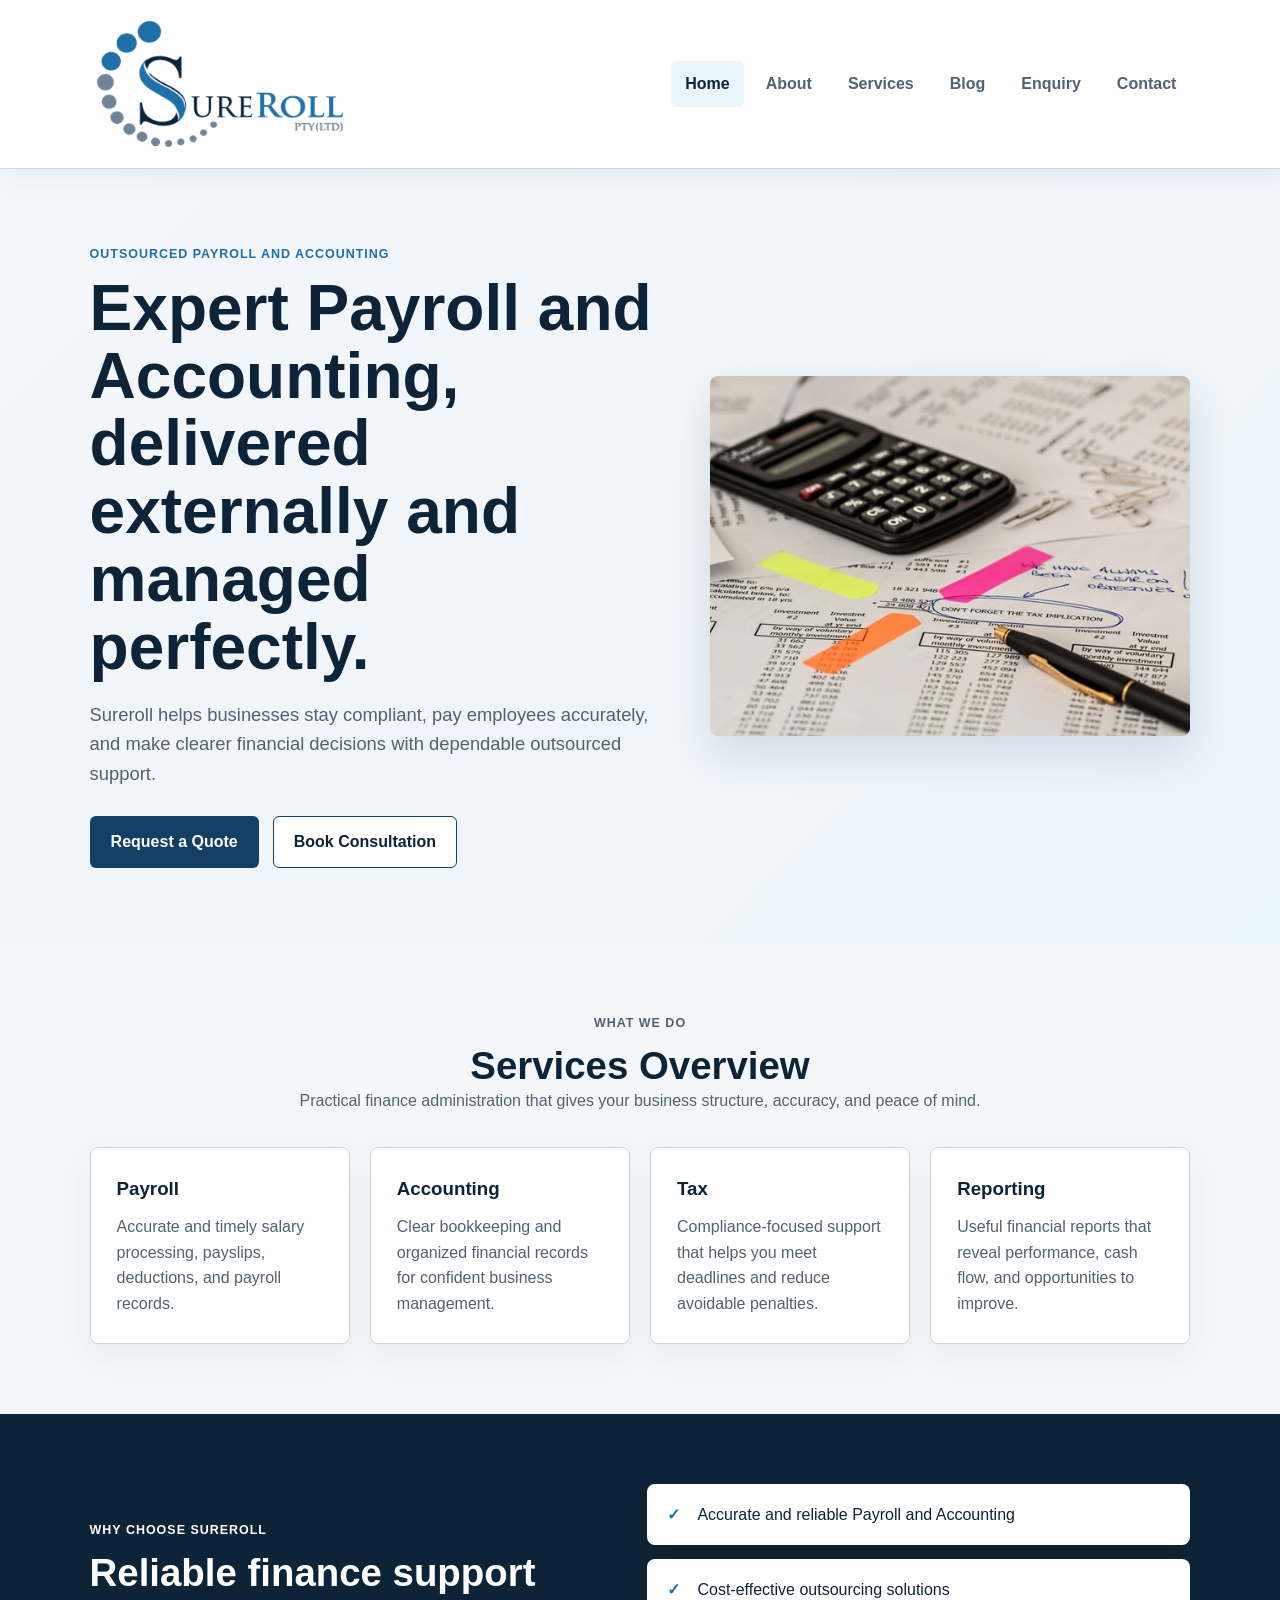
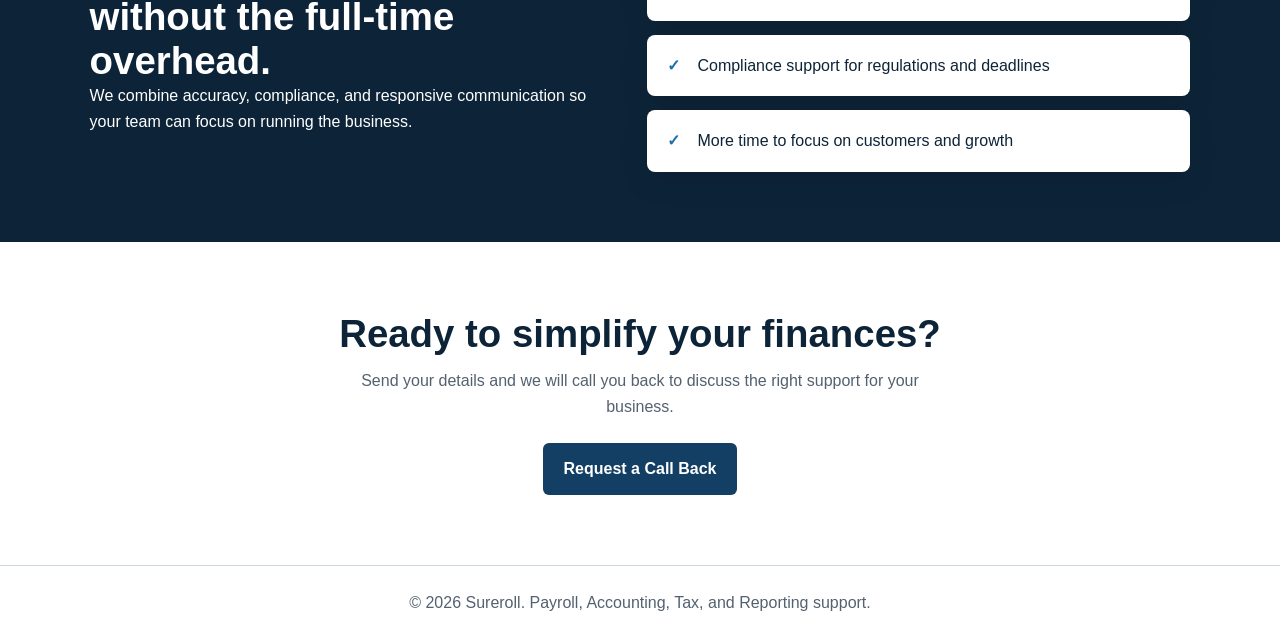
==== commit 57f021ae: "Changed some words to match rephrase perfectly" ====
--- a/index.html
+++ b/index.html
@@ -3,36 +3,40 @@
 <head>
     <meta charset="UTF-8">
     <meta name="viewport" content="width=device-width, initial-scale=1.0">
-    <title>Sureroll | Payroll & Accounting Services</title>
-    <link rel="stylesheet" href="style.css">
+    <meta name="description" content="Sureroll provides outsourced payroll, accounting, tax, and financial reporting services for businesses in South Africa.">
+    <meta name="keywords" content="Sureroll, payroll services, accounting services, tax compliance, financial reporting, outsourced finance">
+    <title>Sureroll | Payroll and Accounting Services</title>
+    <link rel="canonical" href="https://phumzile77.github.io/sureroll/index.html">
+    <link rel="stylesheet" href="css/style.css">
 </head>
-<body>
+<body class="page-home">
     <header class="site-header">
         <a class="brand" href="index.html" aria-label="Sureroll home">
-            <img src="img/Logo2-blue.png" alt="Sureroll logo">
+            <img src="img/Logo2-blue.png" srcset="img/Logo2-blue-320.png 320w, img/Logo2-blue.png 995w" sizes="(max-width: 620px) 210px, 260px" alt="Sureroll logo">
         </a>
         <nav class="main-nav" aria-label="Main navigation">
             <a href="index.html" class="active">Home</a>
             <a href="about.html">About</a>
             <a href="services.html">Services</a>
             <a href="blog.html">Blog</a>
-            <a href="contactus.html">Contact</a>
+            <a href="enquiry.html">Enquiry</a>
+            <a href="contact.html">Contact</a>
         </nav>
     </header>
 
     <main>
         <section class="hero">
             <div class="hero-content">
-                <p class="eyebrow">Outsourced payroll and accounting</p>
-                <h1>Expert payroll and accounting, delivered externally and managed perfectly.</h1>
+                <p class="eyebrow">Outsourced Payroll and Accounting</p>
+                <h1>Expert Payroll and Accounting, delivered externally and managed perfectly.</h1>
                 <p class="lead">Sureroll helps businesses stay compliant, pay employees accurately, and make clearer financial decisions with dependable outsourced support.</p>
                 <div class="button-row">
-                    <a class="btn btn-primary" href="contactus.html">Request a Quote</a>
-                    <a class="btn btn-secondary" href="contactus.html">Book Consultation</a>
+                    <a class="btn btn-primary" href="enquiry.html">Request a Quote</a>
+                    <a class="btn btn-secondary" href="contact.html">Book Consultation</a>
                 </div>
             </div>
             <div class="hero-image">
-                <img src="img/Accounting3.jpg" alt="Accounting professional reviewing business documents">
+                <img src="img/Accounting3.jpg" srcset="img/Accounting3-640.jpg 640w, img/Accounting3-1000.jpg 1000w, img/Accounting3.jpg 1200w" sizes="(max-width: 980px) 86vw, 38vw" alt="Accounting professional reviewing business documents">
             </div>
         </section>
 
@@ -69,7 +73,7 @@
                 <p>We combine accuracy, compliance, and responsive communication so your team can focus on running the business.</p>
             </div>
             <ul class="check-list">
-                <li>Accurate and reliable payroll and accounting</li>
+                <li>Accurate and reliable Payroll and Accounting</li>
                 <li>Cost-effective outsourcing solutions</li>
                 <li>Compliance support for regulations and deadlines</li>
                 <li>More time to focus on customers and growth</li>
@@ -79,13 +83,20 @@
         <section class="cta-section">
             <h2>Ready to simplify your finances?</h2>
             <p>Send your details and we will call you back to discuss the right support for your business.</p>
-            <a class="btn btn-primary" href="contactus.html">Request a Call Back</a>
+            <a class="btn btn-primary" href="enquiry.html">Request a Call Back</a>
         </section>
     </main>
 
     <footer class="site-footer">
-        <p>&copy; 2026 Sureroll. Payroll, accounting, tax, and reporting support.</p>
+        <p>&copy; 2026 Sureroll. Payroll, Accounting, Tax, and Reporting support.</p>
     </footer>
+    <script src="js/script.js"></script>
 </body>
 </html>
 
+
+
+
+
+
+
--- a/css/style.css
+++ b/css/style.css
@@ -0,0 +1,707 @@
+﻿:root {
+    --blue-950: #0d2438;
+    --blue-800: #123f63;
+    --blue-600: #1f6fa8;
+    --blue-100: #eaf4fb;
+    --grey-900: #1f2933;
+    --grey-700: #536170;
+    --grey-300: #cdd7e1;
+    --grey-100: #f4f7fa;
+    --white: #ffffff;
+    --shadow: 0 18px 45px rgba(13, 36, 56, 0.12);
+}
+
+* {
+    box-sizing: border-box;
+    margin: 0;
+    padding: 0;
+}
+
+body {
+    font-family: Arial, Helvetica, sans-serif;
+    color: var(--grey-900);
+    background: var(--white);
+    line-height: 1.6;
+}
+
+img {
+    max-width: 100%;
+    display: block;
+}
+
+.site-header {
+    position: sticky;
+    top: 0;
+    z-index: 20;
+    display: flex;
+    align-items: center;
+    justify-content: space-between;
+    gap: 28px;
+    padding: 14px 7%;
+    background: rgba(255, 255, 255, 0.96);
+    border-bottom: 1px solid var(--grey-300);
+    box-shadow: 0 8px 24px rgba(13, 36, 56, 0.05);
+    overflow: hidden;
+}
+
+.brand,
+.main-nav {
+    position: relative;
+    z-index: 1;
+}
+
+.brand img {
+    width: 260px;
+    height: auto;
+}
+
+.main-nav {
+    display: flex;
+    align-items: center;
+    justify-content: flex-end;
+    gap: 8px;
+    flex-wrap: wrap;
+}
+
+.main-nav a {
+    color: var(--grey-700);
+    font-weight: 700;
+    text-decoration: none;
+    padding: 10px 14px;
+    border-radius: 6px;
+    transition: background 0.2s ease, color 0.2s ease;
+}
+
+.main-nav a:hover,
+.main-nav a.active {
+    color: var(--blue-950);
+    background: var(--blue-100);
+}
+
+.hero,
+.page-hero,
+.section,
+.split-section,
+.cta-section,
+.contact-section,
+.location-section {
+    padding-left: 7%;
+    padding-right: 7%;
+}
+
+.hero {
+    display: grid;
+    grid-template-columns: minmax(0, 1fr) minmax(320px, 0.85fr);
+    gap: 56px;
+    align-items: center;
+    padding-top: 76px;
+    padding-bottom: 76px;
+    background: linear-gradient(135deg, var(--grey-100), var(--blue-100));
+}
+
+.page-home .hero-content {
+    animation: heroTextIn 0.8s ease both;
+}
+
+.page-home .hero-image {
+    animation: heroImageIn 0.9s ease 0.15s both;
+}
+
+.page-home .hero-image img {
+    animation: imageFloat 4.5s ease-in-out 1.1s infinite;
+}
+
+.hero-content h1,
+.page-hero h1 {
+    max-width: 850px;
+    color: var(--blue-950);
+    font-size: clamp(2.2rem, 5vw, 4.5rem);
+    line-height: 1.06;
+    letter-spacing: 0;
+}
+
+.lead,
+.page-hero p,
+.section-heading p,
+.split-section p,
+.cta-section p,
+.service-card p,
+.blog-post p,
+.form-card label,
+.location-section p,
+.info-panel p {
+    color: var(--grey-700);
+}
+
+.lead,
+.page-hero p {
+    max-width: 680px;
+    margin-top: 18px;
+    font-size: 1.15rem;
+}
+
+.eyebrow {
+    margin-bottom: 10px;
+    color: var(--blue-600);
+    font-size: 0.78rem;
+    font-weight: 800;
+    letter-spacing: 0.08em;
+    text-transform: uppercase;
+}
+
+.hero-image img,
+.image-page-hero img {
+    width: 100%;
+    min-height: 360px;
+    object-fit: cover;
+    border-radius: 8px;
+    box-shadow: var(--shadow);
+}
+.image-page-hero img.full-image {
+    min-height: 0;
+    max-height: 420px;
+    object-fit: contain;
+    background: var(--white);
+}
+
+.button-row {
+    display: flex;
+    gap: 14px;
+    flex-wrap: wrap;
+    margin-top: 28px;
+}
+
+.btn {
+    display: inline-flex;
+    align-items: center;
+    justify-content: center;
+    min-height: 46px;
+    padding: 12px 20px;
+    border: 1px solid transparent;
+    border-radius: 6px;
+    font: inherit;
+    font-weight: 800;
+    text-decoration: none;
+    cursor: pointer;
+}
+
+.btn-primary {
+    color: var(--white);
+    background: var(--blue-800);
+}
+
+.btn-primary:hover {
+    background: var(--blue-950);
+}
+
+.btn-secondary {
+    color: var(--blue-950);
+    background: var(--white);
+    border-color: var(--blue-800);
+}
+
+.btn-secondary:hover {
+    background: var(--blue-100);
+}
+
+.section {
+    padding-top: 70px;
+    padding-bottom: 70px;
+}
+
+.section-light {
+    background: var(--grey-100);
+}
+
+.section-heading {
+    max-width: 760px;
+    margin: 0 auto 34px;
+    text-align: center;
+}
+
+.section-heading h2,
+.split-section h2,
+.cta-section h2,
+.location-section h2,
+.form-card h2 {
+    color: var(--blue-950);
+    font-size: clamp(1.8rem, 3vw, 2.7rem);
+    line-height: 1.15;
+}
+
+.card-grid {
+    display: grid;
+    gap: 20px;
+}
+
+.four-columns {
+    grid-template-columns: repeat(4, minmax(0, 1fr));
+}
+
+.three-columns {
+    grid-template-columns: repeat(3, minmax(0, 1fr));
+}
+
+.service-card,
+.info-panel,
+.blog-post,
+.form-card {
+    padding: 26px;
+    border: 1px solid var(--grey-300);
+    border-radius: 8px;
+    background: var(--white);
+    box-shadow: 0 12px 30px rgba(13, 36, 56, 0.06);
+}
+
+.service-card h3,
+.info-panel h3,
+.blog-post h2 {
+    margin-bottom: 10px;
+    color: var(--blue-950);
+}
+
+.detailed-card {
+    min-height: 190px;
+}
+
+.split-section {
+    display: grid;
+    grid-template-columns: minmax(0, 0.95fr) minmax(320px, 1fr);
+    gap: 42px;
+    align-items: center;
+    padding-top: 70px;
+    padding-bottom: 70px;
+    background: var(--blue-950);
+}
+
+.split-section h2,
+.split-section .eyebrow,
+.split-section p {
+    color: var(--white);
+}
+
+.white-bg {
+    background: var(--white);
+}
+
+.white-bg h2,
+.white-bg .eyebrow {
+    color: var(--blue-950);
+}
+
+.white-bg p {
+    color: var(--grey-700);
+}
+
+.check-list {
+    display: grid;
+    gap: 14px;
+    list-style: none;
+}
+
+.check-list li {
+    position: relative;
+    padding: 18px 20px 18px 50px;
+    border-radius: 8px;
+    color: var(--blue-950);
+    background: var(--white);
+    box-shadow: 0 10px 28px rgba(0, 0, 0, 0.12);
+}
+
+.check-list li::before {
+    content: "✓";
+    position: absolute;
+    left: 20px;
+    color: var(--blue-600);
+    font-weight: 900;
+}
+
+.cta-section {
+    padding-top: 70px;
+    padding-bottom: 70px;
+    text-align: center;
+}
+
+.cta-section.compact {
+    background: var(--grey-100);
+}
+
+.cta-section p {
+    max-width: 620px;
+    margin: 12px auto 24px;
+}
+
+.page-hero {
+    padding-top: 70px;
+    padding-bottom: 70px;
+    background: var(--grey-100);
+}
+
+.image-page-hero {
+    display: grid;
+    grid-template-columns: minmax(0, 1fr) minmax(300px, 0.72fr);
+    gap: 42px;
+    align-items: center;
+}
+
+.blog-list {
+    display: grid;
+    gap: 20px;
+    max-width: 940px;
+    margin: 0 auto;
+}
+
+.blog-post summary {
+    width: fit-content;
+    margin-top: 12px;
+    color: var(--blue-800);
+    font-weight: 800;
+    cursor: pointer;
+}
+
+.blog-post details p {
+    margin-top: 12px;
+}
+
+.contact-section {
+    display: grid;
+    grid-template-columns: repeat(2, minmax(0, 1fr));
+    gap: 28px;
+    align-items: start;
+    padding-top: 70px;
+    padding-bottom: 70px;
+}
+
+.form-card label {
+    display: block;
+    margin: 16px 0 6px;
+    font-weight: 800;
+}
+
+.form-card input,
+.form-card select,
+.form-card textarea {
+    width: 100%;
+    border: 1px solid var(--grey-300);
+    border-radius: 6px;
+    padding: 13px 14px;
+    font: inherit;
+    color: var(--grey-900);
+    background: var(--white);
+}
+
+.form-card input:focus,
+.form-card select:focus,
+.form-card textarea:focus {
+    outline: 3px solid rgba(31, 111, 168, 0.18);
+    border-color: var(--blue-600);
+}
+
+.form-card > .btn {
+    margin-top: 18px;
+}
+
+.location-section {
+    display: grid;
+    grid-template-columns: minmax(260px, 0.45fr) minmax(320px, 1fr);
+    gap: 30px;
+    align-items: stretch;
+    padding-top: 60px;
+    padding-bottom: 70px;
+    background: var(--grey-100);
+}
+
+.location-section iframe {
+    width: 100%;
+    min-height: 350px;
+    border: 0;
+    border-radius: 8px;
+    box-shadow: var(--shadow);
+}
+
+.site-footer {
+    padding: 24px 7%;
+    text-align: center;
+    color: var(--grey-700);
+    border-top: 1px solid var(--grey-300);
+    background: var(--white);
+}
+
+@media (max-width: 980px) {
+    .site-header,
+    .hero,
+    .image-page-hero,
+    .split-section,
+    .contact-section,
+    .location-section {
+        grid-template-columns: 1fr;
+    }
+
+    .site-header {
+        display: grid;
+        justify-items: start;
+    }
+
+    .main-nav {
+        justify-content: flex-start;
+    }
+
+    .four-columns,
+    .three-columns {
+        grid-template-columns: repeat(2, minmax(0, 1fr));
+    }
+}
+
+@media (max-width: 620px) {
+    .hero,
+    .page-hero,
+    .section,
+    .split-section,
+    .cta-section,
+    .contact-section,
+    .location-section {
+        padding-left: 22px;
+        padding-right: 22px;
+    }
+
+    .site-header {
+        padding-left: 22px;
+        padding-right: 22px;
+    }
+
+    .brand img {
+        width: 210px;
+    }
+
+    .main-nav a {
+        padding: 8px 10px;
+    }
+
+    .four-columns,
+    .three-columns {
+        grid-template-columns: 1fr;
+    }
+
+    .hero-image img,
+    .image-page-hero img {
+        min-height: 260px;
+    }
+}
+
+
+
+
+/* PART 3: JAVASCRIPT AND FORM ENHANCEMENTS */
+.service-tools {
+    display: grid;
+    grid-template-columns: minmax(180px, 1fr) minmax(180px, 0.5fr);
+    gap: 12px 18px;
+    align-items: end;
+    margin: 0 0 28px;
+}
+
+.page-services .service-tools {
+    animation: fadeSlideUp 0.65s ease both;
+}
+
+.page-services #services-list .service-card {
+    animation: fadeSlideUp 0.55s ease both;
+}
+
+.page-services #services-list .service-card:nth-child(2) {
+    animation-delay: 0.08s;
+}
+
+.page-services #services-list .service-card:nth-child(3) {
+    animation-delay: 0.16s;
+}
+
+.page-services #services-list .service-card:nth-child(4) {
+    animation-delay: 0.24s;
+}
+
+.page-services #services-list .service-card:nth-child(5) {
+    animation-delay: 0.32s;
+}
+
+.page-services #services-list .service-card:nth-child(6) {
+    animation-delay: 0.4s;
+}
+
+.service-tools label {
+    color: var(--blue-950);
+    font-weight: 800;
+}
+
+.service-tools input,
+.service-tools select {
+    width: 100%;
+    border: 1px solid var(--grey-300);
+    border-radius: 6px;
+    padding: 13px 14px;
+    font: inherit;
+}
+
+.price-tag {
+    display: block;
+    margin-top: 14px;
+    color: var(--blue-800);
+}
+
+.empty-state {
+    grid-column: 1 / -1;
+    padding: 24px;
+    border: 1px solid var(--grey-300);
+    border-radius: 8px;
+    background: var(--grey-100);
+    color: var(--grey-700);
+}
+
+.single-form-section {
+    grid-template-columns: minmax(280px, 760px);
+    justify-content: center;
+}
+
+.form-intro {
+    margin-top: 8px;
+    color: var(--grey-700);
+}
+
+.error-message {
+    display: block;
+    min-height: 20px;
+    margin-top: 5px;
+    color: #b42318;
+    font-size: 0.88rem;
+}
+
+.input-error {
+    border-color: #b42318 !important;
+    background: #fff7f6;
+}
+
+.form-response,
+.quote-result {
+    margin-top: 16px;
+    padding: 14px;
+    border-radius: 6px;
+    background: var(--blue-100);
+    color: var(--blue-950);
+}
+
+.form-response:empty,
+.quote-result:empty {
+    display: none;
+}
+
+.clickable-image {
+    cursor: zoom-in;
+}
+
+.lightbox {
+    position: fixed;
+    inset: 0;
+    z-index: 100;
+    display: none;
+    align-items: center;
+    justify-content: center;
+    padding: 28px;
+    background: rgba(13, 36, 56, 0.82);
+}
+
+.lightbox.open {
+    display: flex;
+}
+
+.lightbox img {
+    max-width: min(980px, 92vw);
+    max-height: 82vh;
+    border-radius: 8px;
+    background: var(--white);
+    box-shadow: var(--shadow);
+}
+
+.lightbox button {
+    position: absolute;
+    top: 22px;
+    right: 28px;
+    width: 44px;
+    height: 44px;
+    border: 0;
+    border-radius: 50%;
+    color: var(--blue-950);
+    background: var(--white);
+    font-size: 2rem;
+    line-height: 1;
+    cursor: pointer;
+}
+
+.reveal {
+    opacity: 0;
+    transform: translateY(16px);
+    transition: opacity 0.45s ease, transform 0.45s ease;
+}
+
+.reveal.visible {
+    opacity: 1;
+    transform: translateY(0);
+}
+
+@keyframes heroTextIn {
+    from {
+        opacity: 0;
+        transform: translateY(26px);
+    }
+    to {
+        opacity: 1;
+        transform: translateY(0);
+    }
+}
+
+@keyframes heroImageIn {
+    from {
+        opacity: 0;
+        transform: translateX(28px) scale(0.97);
+    }
+    to {
+        opacity: 1;
+        transform: translateX(0) scale(1);
+    }
+}
+
+@keyframes imageFloat {
+    0%,
+    100% {
+        transform: translateY(0);
+    }
+    50% {
+        transform: translateY(-8px);
+    }
+}
+
+@keyframes fadeSlideUp {
+    from {
+        opacity: 0;
+        transform: translateY(18px);
+    }
+    to {
+        opacity: 1;
+        transform: translateY(0);
+    }
+}
+
+@media (prefers-reduced-motion: reduce) {
+    .page-home .hero-content,
+    .page-home .hero-image,
+    .page-home .hero-image img,
+    .page-services .service-tools,
+    .page-services #services-list .service-card {
+        animation: none;
+    }
+}
+
+@media (max-width: 620px) {
+    .service-tools {
+        grid-template-columns: 1fr;
+    }
+}
